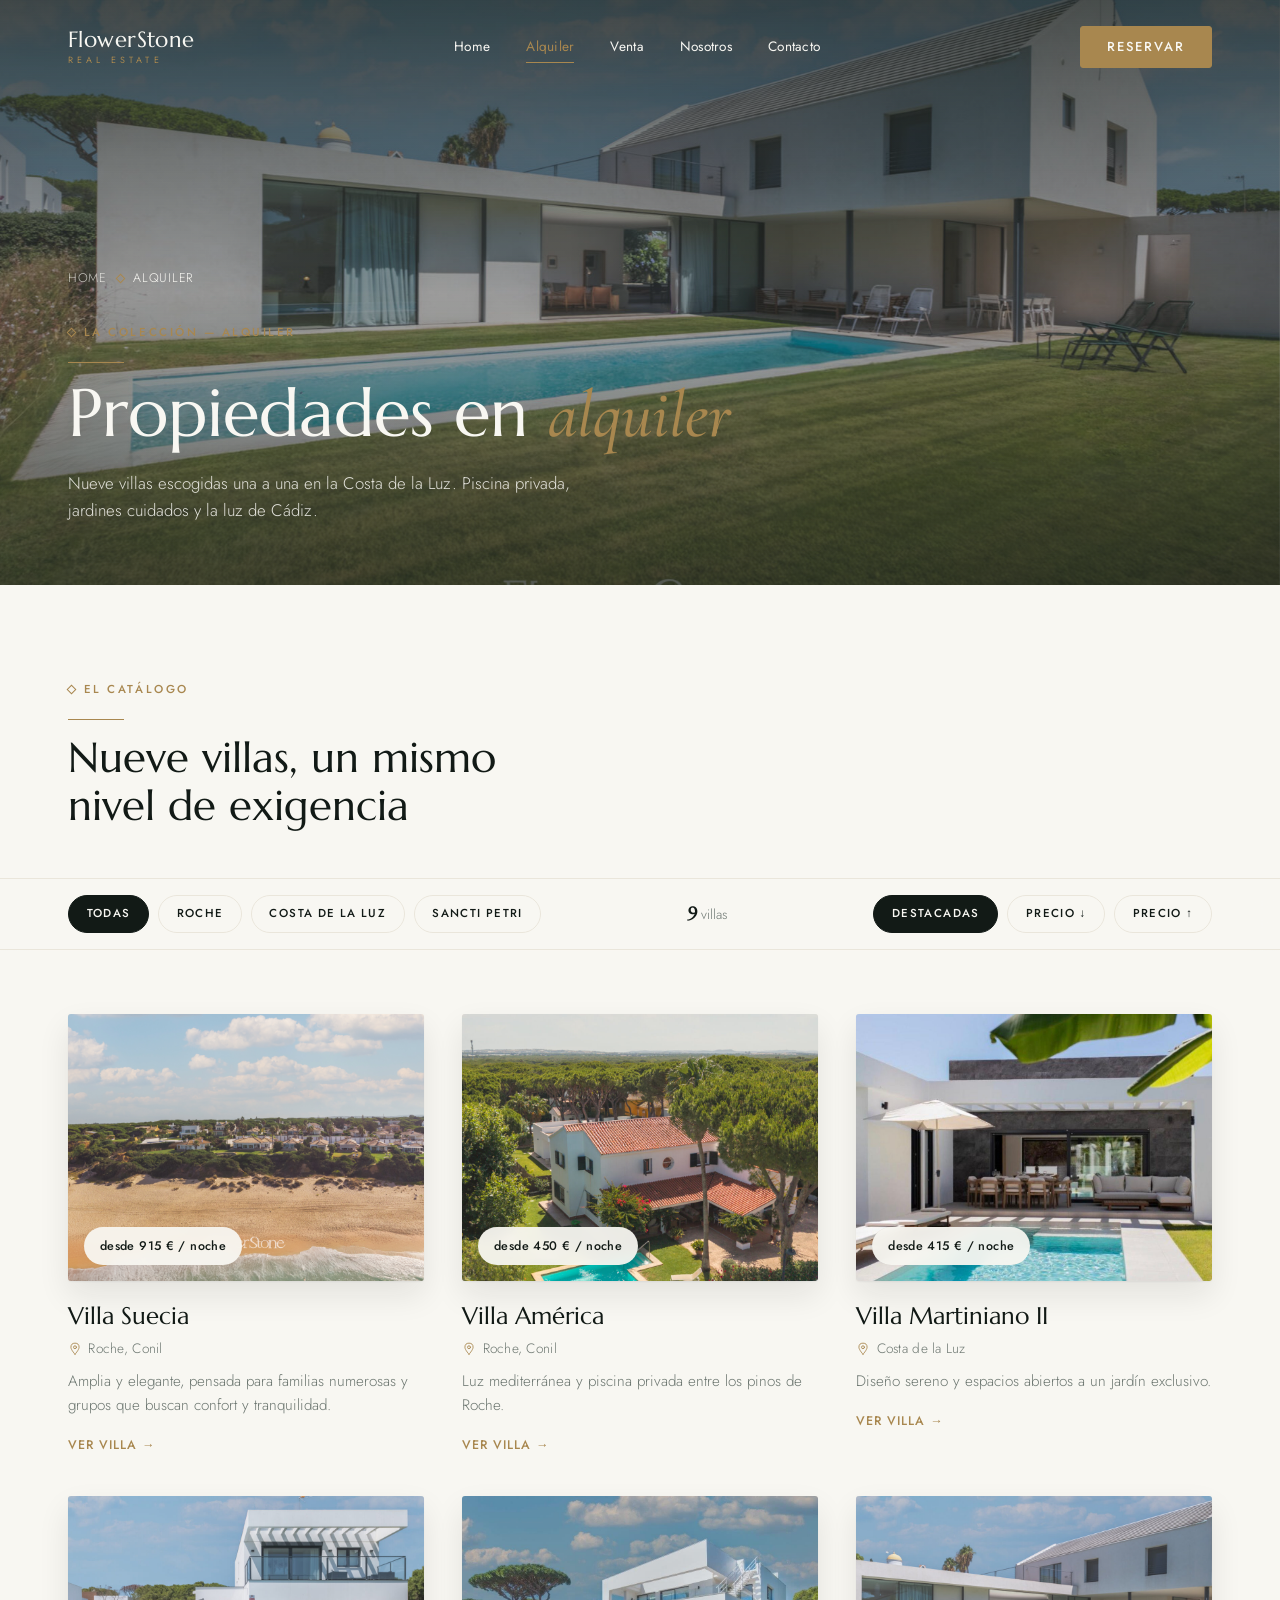
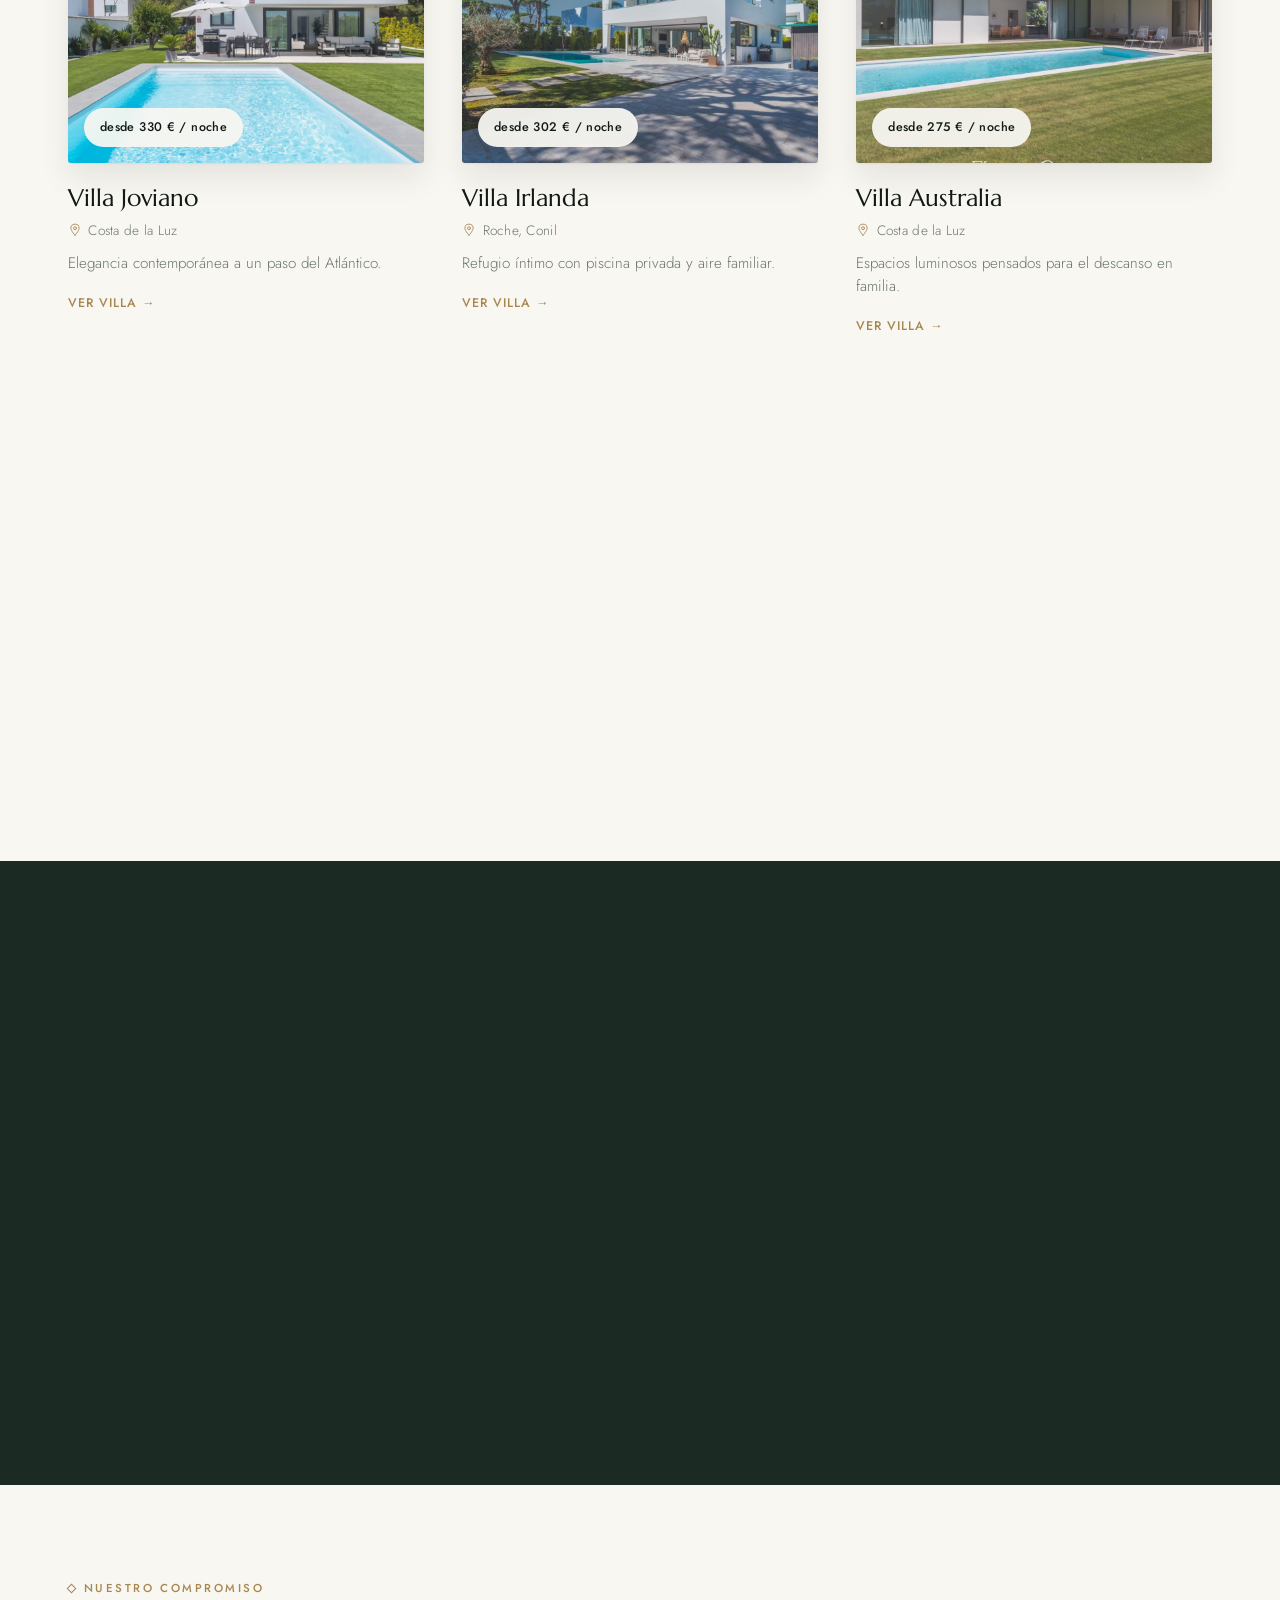
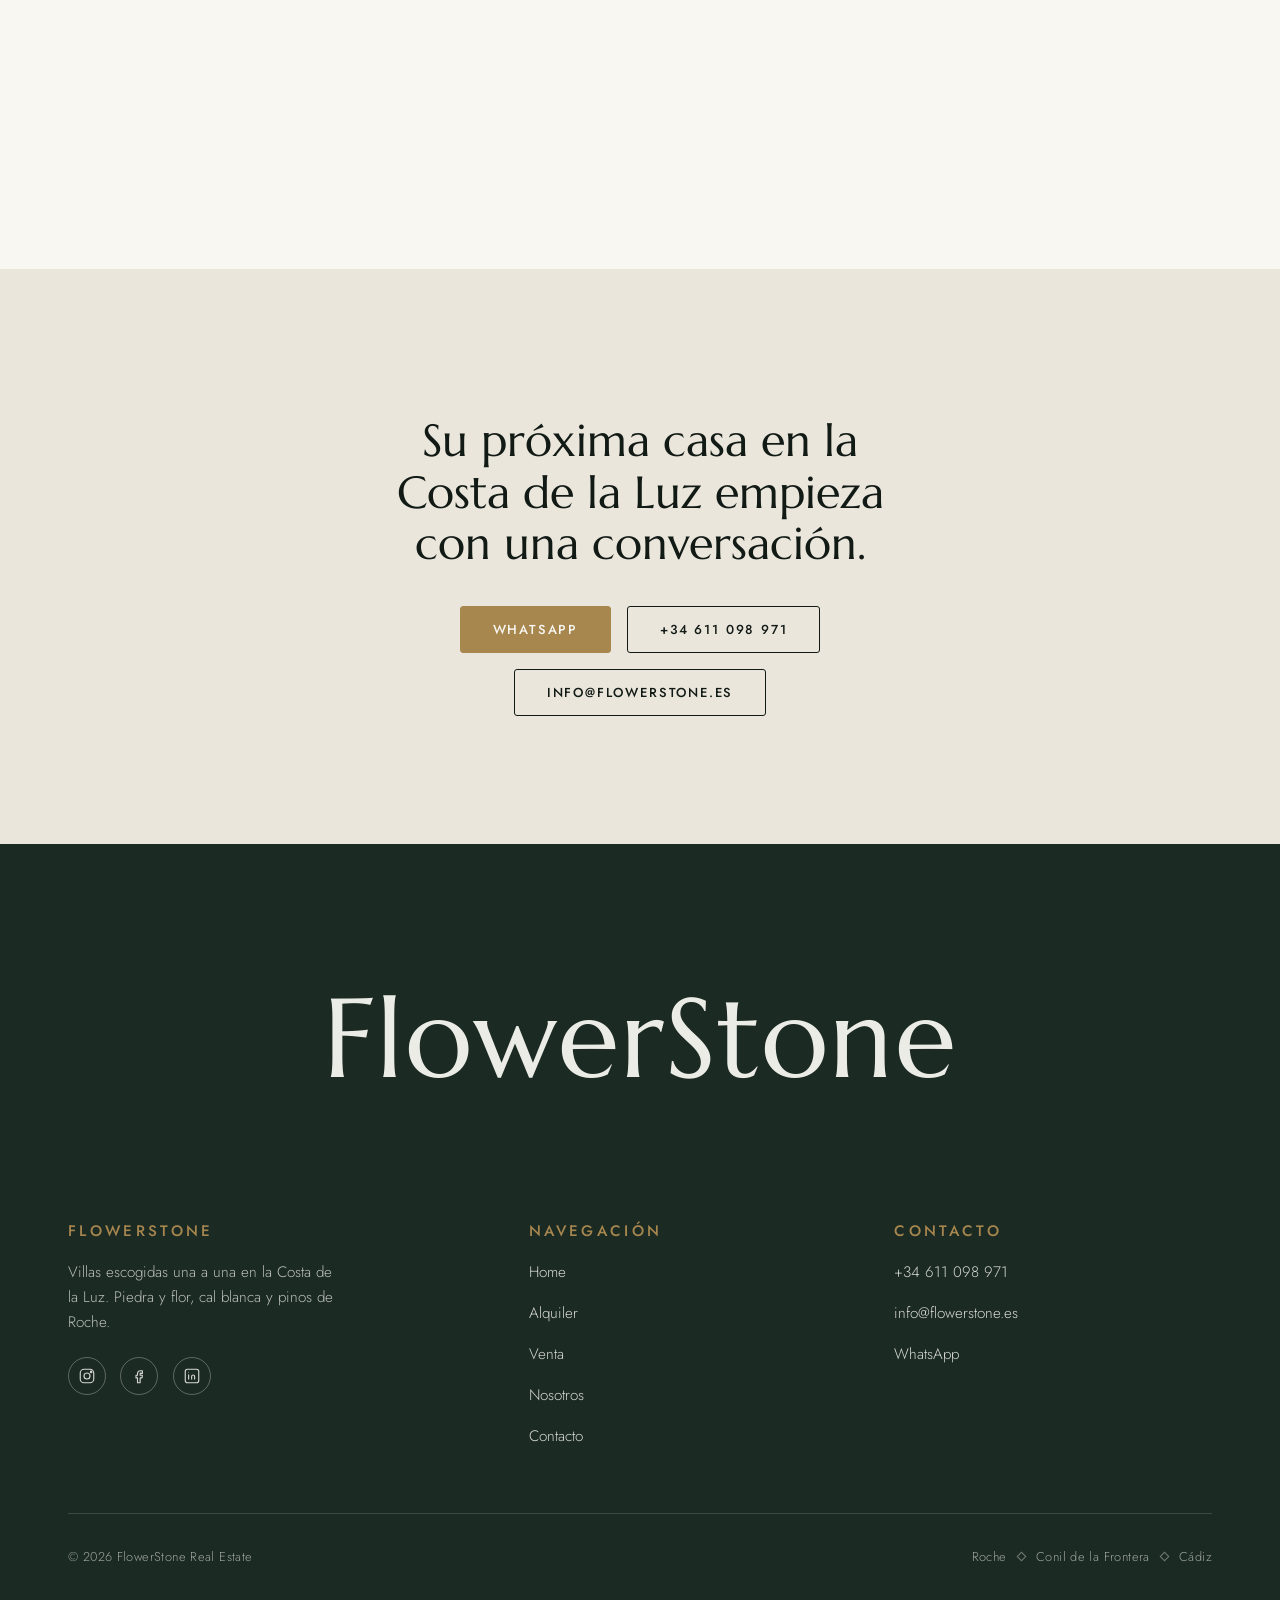
==== alquiler.html @ 2dc4daee "Rediseño premium de FlowerStone Real Estate (home + alquiler) Sitio estático de dos páginas con sist" ====
<!DOCTYPE html>
<html lang="es">
<head>
<meta charset="UTF-8">
<meta name="viewport" content="width=device-width, initial-scale=1.0">
<title>Alquiler de Villas de Lujo en la Costa de la Luz | FlowerStone Real Estate</title>
<meta name="description" content="Nueve villas exclusivas en alquiler en Roche, Conil y Sancti Petri. Piscina privada, jardines cuidados y gestión integral por FlowerStone Real Estate.">
<link rel="icon" href="assets/img/favicon.webp" type="image/webp">

<link rel="preconnect" href="https://fonts.googleapis.com">
<link rel="preconnect" href="https://fonts.gstatic.com" crossorigin>
<link href="https://fonts.googleapis.com/css2?family=Cormorant+Garamond:ital,wght@1,400;1,500&family=Jost:wght@300;400;500&family=Marcellus&display=swap" rel="stylesheet">

<link rel="stylesheet" href="css/styles.css">
<link rel="stylesheet" href="css/alquiler.css">
</head>
<body>

<header class="nav" id="nav">
  <div class="container nav__inner">
    <a class="logo" href="index.html" aria-label="FlowerStone Real Estate — inicio">
      <span class="logo__word">FlowerStone</span><span class="logo__sub">Real Estate</span>
    </a>
    <nav class="nav__links" aria-label="Principal">
      <a href="index.html">Home</a>
      <a href="alquiler.html" aria-current="page">Alquiler</a>
      <a href="https://flowerstone.es/propiedades-en-venta/">Venta</a>
      <a href="https://flowerstone.es/nosotros/">Nosotros</a>
      <a href="https://flowerstone.es/contact/">Contacto</a>
    </nav>
    <a class="btn btn--bronze nav__cta" href="https://api.whatsapp.com/send?phone=611098971">Reservar</a>
    <button class="nav__toggle" aria-label="Abrir menú" aria-expanded="false"><span></span><span></span></button>
  </div>
</header>

<main>

<!-- 1. HERO DE PÁGINA -->
<section class="page-hero">
  <div class="page-hero__bg" aria-hidden="true"></div>
  <div class="page-hero__scrim" aria-hidden="true"></div>
  <div class="container page-hero__inner">
    <nav class="breadcrumbs" aria-label="Migas de pan">
      <a href="index.html">Home</a>
      <span class="diamond" aria-hidden="true"></span>
      <span aria-current="page">Alquiler</span>
    </nav>
    <p class="eyebrow"><span class="diamond" aria-hidden="true"></span>LA COLECCIÓN — ALQUILER</p>
    <div class="rule" aria-hidden="true"></div>
    <h1 class="page-hero__title reveal">Propiedades en <em>alquiler</em></h1>
    <p class="page-hero__sub reveal" data-delay="1">Nueve villas escogidas una a una en la Costa de la Luz. Piscina privada, jardines cuidados y la luz de Cádiz.</p>
  </div>
</section>

<!-- 2. INTRO DE COLECCIÓN + 3. BARRA DE FILTROS + 4. GRID -->
<section class="villas-section" id="villas">
  <div class="container villas-section__intro reveal">
    <p class="eyebrow"><span class="diamond" aria-hidden="true"></span>EL CATÁLOGO</p>
    <div class="rule" aria-hidden="true"></div>
    <h2 class="villas-section__title">Nueve villas, un mismo nivel de exigencia</h2>
  </div>

  <div class="filter-bar" id="filterBar">
    <div class="container filter-bar__inner">
      <div class="filter-group" role="group" aria-label="Filtrar por zona">
        <button type="button" class="filter-chip" data-zone-filter="all" aria-pressed="true">Todas</button>
        <button type="button" class="filter-chip" data-zone-filter="roche" aria-pressed="false">Roche</button>
        <button type="button" class="filter-chip" data-zone-filter="costa" aria-pressed="false">Costa de la Luz</button>
        <button type="button" class="filter-chip" data-zone-filter="sancti" aria-pressed="false">Sancti Petri</button>
      </div>
      <p class="filter-count" id="filterCount" aria-live="polite"><strong>9</strong> villas</p>
      <div class="filter-group filter-group--sort" role="group" aria-label="Ordenar villas">
        <button type="button" class="filter-chip" data-sort="featured" aria-pressed="true">Destacadas</button>
        <button type="button" class="filter-chip" data-sort="desc" aria-pressed="false">Precio ↓</button>
        <button type="button" class="filter-chip" data-sort="asc" aria-pressed="false">Precio ↑</button>
      </div>
    </div>
  </div>

  <div class="container">
    <div class="villa-grid" id="villaGrid">

      <a class="villa-card villa-card--grid reveal" data-delay="1" data-zone="roche" data-price="915" href="https://flowerstone.es/properties/villa-suecia/" target="_blank" rel="noopener">
        <div class="villa-card__media">
          <img src="assets/img/suecia.png" alt="Villa Suecia — piscina privada y jardines en Roche, Conil" loading="lazy">
          <span class="villa-card__price">desde 915&nbsp;€ / noche</span>
        </div>
        <div class="villa-card__body">
          <h3 class="villa-card__name">Villa Suecia</h3>
          <p class="villa-card__meta">
            <svg viewBox="0 0 24 24" fill="none" stroke="currentColor" stroke-width="1.5" stroke-linecap="round" stroke-linejoin="round" aria-hidden="true" focusable="false"><path d="M12 21s7-7.58 7-12A7 7 0 0 0 5 9c0 4.42 7 12 7 12Z"/><circle cx="12" cy="9" r="2.5"/></svg>
            Roche, Conil
          </p>
          <p class="villa-card__desc">Amplia y elegante, pensada para familias numerosas y grupos que buscan confort y tranquilidad.</p>
          <span class="villa-card__cta">Ver villa →</span>
        </div>
      </a>

      <a class="villa-card villa-card--grid reveal" data-delay="2" data-zone="roche" data-price="450" href="https://flowerstone.es/properties/villa-america/" target="_blank" rel="noopener">
        <div class="villa-card__media">
          <img src="assets/img/america-hero.jpg" alt="Villa América — jardín y piscina privada en Roche, Conil" loading="lazy">
          <span class="villa-card__price">desde 450&nbsp;€ / noche</span>
        </div>
        <div class="villa-card__body">
          <h3 class="villa-card__name">Villa América</h3>
          <p class="villa-card__meta">
            <svg viewBox="0 0 24 24" fill="none" stroke="currentColor" stroke-width="1.5" stroke-linecap="round" stroke-linejoin="round" aria-hidden="true" focusable="false"><path d="M12 21s7-7.58 7-12A7 7 0 0 0 5 9c0 4.42 7 12 7 12Z"/><circle cx="12" cy="9" r="2.5"/></svg>
            Roche, Conil
          </p>
          <p class="villa-card__desc">Luz mediterránea y piscina privada entre los pinos de Roche.</p>
          <span class="villa-card__cta">Ver villa →</span>
        </div>
      </a>

      <a class="villa-card villa-card--grid reveal" data-delay="3" data-zone="costa" data-price="415" href="https://flowerstone.es/properties/villa-martiniano-ii/" target="_blank" rel="noopener">
        <div class="villa-card__media">
          <img src="assets/img/martiniano.jpg" alt="Villa Martiniano II — villa en Costa de la Luz" loading="lazy">
          <span class="villa-card__price">desde 415&nbsp;€ / noche</span>
        </div>
        <div class="villa-card__body">
          <h3 class="villa-card__name">Villa Martiniano II</h3>
          <p class="villa-card__meta">
            <svg viewBox="0 0 24 24" fill="none" stroke="currentColor" stroke-width="1.5" stroke-linecap="round" stroke-linejoin="round" aria-hidden="true" focusable="false"><path d="M12 21s7-7.58 7-12A7 7 0 0 0 5 9c0 4.42 7 12 7 12Z"/><circle cx="12" cy="9" r="2.5"/></svg>
            Costa de la Luz
          </p>
          <p class="villa-card__desc">Diseño sereno y espacios abiertos a un jardín exclusivo.</p>
          <span class="villa-card__cta">Ver villa →</span>
        </div>
      </a>

      <a class="villa-card villa-card--grid reveal" data-delay="1" data-zone="costa" data-price="330" href="https://flowerstone.es/properties/villa-joviano/" target="_blank" rel="noopener">
        <div class="villa-card__media">
          <img src="assets/img/joviano-hero.jpg" alt="Villa Joviano — villa contemporánea en Costa de la Luz" loading="lazy">
          <span class="villa-card__price">desde 330&nbsp;€ / noche</span>
        </div>
        <div class="villa-card__body">
          <h3 class="villa-card__name">Villa Joviano</h3>
          <p class="villa-card__meta">
            <svg viewBox="0 0 24 24" fill="none" stroke="currentColor" stroke-width="1.5" stroke-linecap="round" stroke-linejoin="round" aria-hidden="true" focusable="false"><path d="M12 21s7-7.58 7-12A7 7 0 0 0 5 9c0 4.42 7 12 7 12Z"/><circle cx="12" cy="9" r="2.5"/></svg>
            Costa de la Luz
          </p>
          <p class="villa-card__desc">Elegancia contemporánea a un paso del Atlántico.</p>
          <span class="villa-card__cta">Ver villa →</span>
        </div>
      </a>

      <a class="villa-card villa-card--grid reveal" data-delay="2" data-zone="roche" data-price="302" href="https://flowerstone.es/properties/villa-irlanda/" target="_blank" rel="noopener">
        <div class="villa-card__media">
          <img src="assets/img/irlanda-hero.jpg" alt="Villa Irlanda — villa familiar con piscina privada en Roche, Conil" loading="lazy">
          <span class="villa-card__price">desde 302&nbsp;€ / noche</span>
        </div>
        <div class="villa-card__body">
          <h3 class="villa-card__name">Villa Irlanda</h3>
          <p class="villa-card__meta">
            <svg viewBox="0 0 24 24" fill="none" stroke="currentColor" stroke-width="1.5" stroke-linecap="round" stroke-linejoin="round" aria-hidden="true" focusable="false"><path d="M12 21s7-7.58 7-12A7 7 0 0 0 5 9c0 4.42 7 12 7 12Z"/><circle cx="12" cy="9" r="2.5"/></svg>
            Roche, Conil
          </p>
          <p class="villa-card__desc">Refugio íntimo con piscina privada y aire familiar.</p>
          <span class="villa-card__cta">Ver villa →</span>
        </div>
      </a>

      <a class="villa-card villa-card--grid reveal" data-delay="3" data-zone="costa" data-price="275" href="https://flowerstone.es/properties/villa-australia/" target="_blank" rel="noopener">
        <div class="villa-card__media">
          <img src="assets/img/australia-hero.jpg" alt="Villa Australia — espacios luminosos en Costa de la Luz" loading="lazy">
          <span class="villa-card__price">desde 275&nbsp;€ / noche</span>
        </div>
        <div class="villa-card__body">
          <h3 class="villa-card__name">Villa Australia</h3>
          <p class="villa-card__meta">
            <svg viewBox="0 0 24 24" fill="none" stroke="currentColor" stroke-width="1.5" stroke-linecap="round" stroke-linejoin="round" aria-hidden="true" focusable="false"><path d="M12 21s7-7.58 7-12A7 7 0 0 0 5 9c0 4.42 7 12 7 12Z"/><circle cx="12" cy="9" r="2.5"/></svg>
            Costa de la Luz
          </p>
          <p class="villa-card__desc">Espacios luminosos pensados para el descanso en familia.</p>
          <span class="villa-card__cta">Ver villa →</span>
        </div>
      </a>

      <a class="villa-card villa-card--grid reveal" data-delay="1" data-zone="costa" data-price="220" href="https://flowerstone.es/properties/villa-francia/" target="_blank" rel="noopener">
        <div class="villa-card__media">
          <img src="assets/img/francia-hero.jpg" alt="Villa Francia — encanto andaluz en Costa de la Luz, Cádiz" loading="lazy">
          <span class="villa-card__price">desde 220&nbsp;€ / noche</span>
        </div>
        <div class="villa-card__body">
          <h3 class="villa-card__name">Villa Francia</h3>
          <p class="villa-card__meta">
            <svg viewBox="0 0 24 24" fill="none" stroke="currentColor" stroke-width="1.5" stroke-linecap="round" stroke-linejoin="round" aria-hidden="true" focusable="false"><path d="M12 21s7-7.58 7-12A7 7 0 0 0 5 9c0 4.42 7 12 7 12Z"/><circle cx="12" cy="9" r="2.5"/></svg>
            Costa de la Luz, Cádiz
          </p>
          <p class="villa-card__desc">Encanto andaluz con jardines cuidados al detalle.</p>
          <span class="villa-card__cta">Ver villa →</span>
        </div>
      </a>

      <a class="villa-card villa-card--grid reveal" data-delay="2" data-zone="costa" data-price="195" href="https://flowerstone.es/properties/villa-guadalajara/" target="_blank" rel="noopener">
        <div class="villa-card__media">
          <img src="assets/img/guadalajara.jpg" alt="Villa Guadalajara — parcela privada junto al mar en Costa de la Luz" loading="lazy">
          <span class="villa-card__price">desde 195&nbsp;€ / noche</span>
        </div>
        <div class="villa-card__body">
          <h3 class="villa-card__name">Villa Guadalajara</h3>
          <p class="villa-card__meta">
            <svg viewBox="0 0 24 24" fill="none" stroke="currentColor" stroke-width="1.5" stroke-linecap="round" stroke-linejoin="round" aria-hidden="true" focusable="false"><path d="M12 21s7-7.58 7-12A7 7 0 0 0 5 9c0 4.42 7 12 7 12Z"/><circle cx="12" cy="9" r="2.5"/></svg>
            Costa de la Luz
          </p>
          <p class="villa-card__desc">Calma y confort en una parcela privada junto al mar.</p>
          <span class="villa-card__cta">Ver villa →</span>
        </div>
      </a>

      <a class="villa-card villa-card--grid reveal" data-delay="3" data-zone="sancti" data-price="" href="https://flowerstone.es/properties/villa-indico-sancti-petri-hills-golf/" target="_blank" rel="noopener">
        <div class="villa-card__media">
          <img src="assets/img/indico.jpg" alt="Villa Índico — villa en Sancti Petri Hills Golf" loading="lazy">
          <span class="villa-card__price">Consultar</span>
        </div>
        <div class="villa-card__body">
          <h3 class="villa-card__name">Villa Índico</h3>
          <p class="villa-card__meta">
            <svg viewBox="0 0 24 24" fill="none" stroke="currentColor" stroke-width="1.5" stroke-linecap="round" stroke-linejoin="round" aria-hidden="true" focusable="false"><path d="M12 21s7-7.58 7-12A7 7 0 0 0 5 9c0 4.42 7 12 7 12Z"/><circle cx="12" cy="9" r="2.5"/></svg>
            Sancti Petri Hills Golf
          </p>
          <p class="villa-card__desc">Exclusividad y golf junto al verde de Sancti Petri.</p>
          <span class="villa-card__cta">Ver villa →</span>
        </div>
      </a>

    </div>
  </div>
</section>

<!-- 5. SPOTLIGHT VILLA SUECIA -->
<section class="spotlight">
  <div class="container spotlight__inner">
    <div class="spotlight__media reveal">
      <img class="spotlight__img spotlight__img--main" src="assets/img/suecia.png" alt="Villa Suecia — vista general de la piscina y el jardín" loading="lazy">
      <img class="spotlight__img spotlight__img--secondary" src="assets/img/interior-2.jpg" alt="Interior luminoso de Villa Suecia" loading="lazy">
    </div>
    <div class="spotlight__content reveal" data-delay="1">
      <p class="eyebrow"><span class="diamond" aria-hidden="true"></span>LA JOYA DE LA COLECCIÓN</p>
      <div class="rule" aria-hidden="true"></div>
      <h2>Villa Suecia</h2>
      <p class="spotlight__desc">Villa Suecia — Amplia y elegante, pensada para familias numerosas y grupos que buscan confort y tranquilidad en un entorno exclusivo.</p>
      <p class="spotlight__price">915&nbsp;€ <span>/ noche</span></p>
      <a class="btn btn--bronze" href="https://flowerstone.es/properties/villa-suecia/" target="_blank" rel="noopener">Ver Villa Suecia</a>
    </div>
  </div>
</section>

<!-- 6. NOTA DE SERVICIO -->
<section class="care-note">
  <div class="container">
    <p class="eyebrow"><span class="diamond" aria-hidden="true"></span>NUESTRO COMPROMISO</p>
    <div class="rule" aria-hidden="true"></div>
    <ul class="care-note__list">
      <li class="care-note__item reveal">
        <span class="care-note__icon" aria-hidden="true">
          <svg viewBox="0 0 24 24" fill="none" stroke="currentColor" stroke-width="1.5" stroke-linecap="round" stroke-linejoin="round"><circle cx="12" cy="12" r="9"/><path d="M12 7v5l3.5 2"/></svg>
        </span>
        <p>Atención personal 24/7</p>
      </li>
      <li class="care-note__item reveal" data-delay="1">
        <span class="care-note__icon" aria-hidden="true">
          <svg viewBox="0 0 24 24" fill="none" stroke="currentColor" stroke-width="1.5" stroke-linecap="round" stroke-linejoin="round"><path d="M4 11.5 12 4l8 7.5"/><path d="M6 10v9a1 1 0 0 0 1 1h4v-6h2v6h4a1 1 0 0 0 1-1v-9"/><path d="M9.5 15 11 16.5l3.5-3.5"/></svg>
        </span>
        <p>Casas cuidadas por nuestro equipo</p>
      </li>
      <li class="care-note__item reveal" data-delay="2">
        <span class="care-note__icon" aria-hidden="true">
          <svg viewBox="0 0 24 24" fill="none" stroke="currentColor" stroke-width="1.5" stroke-linecap="round" stroke-linejoin="round"><circle cx="8" cy="15" r="4"/><path d="M11 12 19 4"/><path d="M16 7l2 2"/><path d="M19 4l2 2"/></svg>
        </span>
        <p>Check-in sin complicaciones</p>
      </li>
    </ul>
  </div>
</section>

<!-- 7. CTA BAND -->
<section class="cta-band">
  <div class="container cta-band__inner">
    <h2>Su próxima casa en la Costa de la Luz empieza con una conversación.</h2>
    <div class="cta-band__actions">
      <a class="btn btn--bronze" href="https://api.whatsapp.com/send?phone=611098971" target="_blank" rel="noopener">WhatsApp</a>
      <a class="btn btn--ghost" href="tel:+34611098971">+34 611 098 971</a>
      <a class="btn btn--ghost" href="mailto:info@flowerstone.es">info@flowerstone.es</a>
    </div>
  </div>
</section>

</main>

<!-- FOOTER -->
<footer class="footer">
  <div class="container">
    <p class="footer__wordmark">FlowerStone</p>
    <div class="footer__grid">
      <div class="footer__col">
        <p class="eyebrow">FlowerStone</p>
        <p>Villas escogidas una a una en la Costa de la Luz. Piedra y flor, cal blanca y pinos de Roche.</p>
        <div class="footer__social">
          <a href="https://www.instagram.com/flowerstone_realestate/" target="_blank" rel="noopener" aria-label="Instagram">
            <svg viewBox="0 0 24 24" width="20" height="20" fill="none" stroke="currentColor" stroke-width="1.5" aria-hidden="true" focusable="false"><rect x="3" y="3" width="18" height="18" rx="5"/><circle cx="12" cy="12" r="4"/><circle cx="17.5" cy="6.5" r="1"/></svg>
          </a>
          <a href="https://www.facebook.com/p/FlowerStone-61554717839087/" target="_blank" rel="noopener" aria-label="Facebook">
            <svg viewBox="0 0 24 24" width="20" height="20" fill="none" stroke="currentColor" stroke-width="1.5" stroke-linejoin="round" aria-hidden="true" focusable="false"><path d="M14 8.5h2.5V5H14c-2.2 0-4 1.8-4 4v2H8v3.5h2V21h3.5v-6.5H16l.5-3.5h-3V9c0-.55.45-1 1-1Z"/></svg>
          </a>
          <a href="https://www.linkedin.com/company/flowerstone-real-estate/" target="_blank" rel="noopener" aria-label="LinkedIn">
            <svg viewBox="0 0 24 24" width="20" height="20" fill="none" stroke="currentColor" stroke-width="1.5" stroke-linejoin="round" aria-hidden="true" focusable="false"><rect x="3" y="3" width="18" height="18" rx="3"/><line x1="7.5" y1="10" x2="7.5" y2="16.5"/><circle cx="7.5" cy="7" r="0.6" fill="currentColor" stroke="none"/><path d="M11.5 16.5V12.8c0-1.1.9-2.1 2-2.1s2 .8 2 2.1v3.7"/></svg>
          </a>
        </div>
      </div>
      <nav class="footer__col" aria-label="Footer">
        <p class="eyebrow">Navegación</p>
        <a href="index.html">Home</a>
        <a href="alquiler.html">Alquiler</a>
        <a href="https://flowerstone.es/propiedades-en-venta/">Venta</a>
        <a href="https://flowerstone.es/nosotros/">Nosotros</a>
        <a href="https://flowerstone.es/contact/">Contacto</a>
      </nav>
      <div class="footer__col">
        <p class="eyebrow">Contacto</p>
        <a href="tel:+34611098971">+34 611 098 971</a>
        <a href="mailto:info@flowerstone.es">info@flowerstone.es</a>
        <a href="https://api.whatsapp.com/send?phone=611098971" target="_blank" rel="noopener">WhatsApp</a>
      </div>
    </div>
    <div class="footer__bottom">
      <span>© 2026 FlowerStone Real Estate</span>
      <span class="footer__places">Roche <span class="diamond"></span> Conil de la Frontera <span class="diamond"></span> Cádiz</span>
    </div>
  </div>
</footer>

<script src="js/main.js" defer></script>
<script>
(function () {
  document.addEventListener('DOMContentLoaded', init);

  function init() {
    var grid = document.getElementById('villaGrid');
    if (!grid) return;

    var cards = Array.prototype.slice.call(grid.querySelectorAll('.villa-card'));
    cards.forEach(function (card, i) { card.dataset.index = i; });

    var zoneButtons = document.querySelectorAll('[data-zone-filter]');
    var sortButtons = document.querySelectorAll('[data-sort]');
    var countEl = document.getElementById('filterCount');

    var currentZone = 'all';
    var currentSort = 'featured';

    function priceValue(card) {
      var p = card.dataset.price;
      return p ? parseFloat(p) : null;
    }

    function comparator(a, b) {
      if (currentSort === 'featured') {
        return Number(a.dataset.index) - Number(b.dataset.index);
      }
      var pa = priceValue(a);
      var pb = priceValue(b);
      if (pa === null && pb === null) return Number(a.dataset.index) - Number(b.dataset.index);
      if (pa === null) return 1;
      if (pb === null) return -1;
      return currentSort === 'asc' ? pa - pb : pb - pa;
    }

    function render() {
      var sorted = cards.slice().sort(comparator);
      sorted.forEach(function (card, i) { card.style.order = i; });

      var visibleCount = 0;

      cards.forEach(function (card) {
        var matches = currentZone === 'all' || card.dataset.zone === currentZone;

        if (matches) {
          visibleCount++;
          if (card.hasAttribute('hidden') || card.classList.contains('villa-card--out')) {
            card.removeAttribute('hidden');
            card.removeAttribute('aria-hidden');
            card.removeAttribute('tabindex');
            requestAnimationFrame(function () {
              requestAnimationFrame(function () {
                card.classList.remove('villa-card--out');
              });
            });
          }
        } else {
          if (!card.classList.contains('villa-card--out')) {
            card.classList.add('villa-card--out');
            card.setAttribute('aria-hidden', 'true');
            card.setAttribute('tabindex', '-1');
            window.setTimeout(function () {
              if (card.classList.contains('villa-card--out')) {
                card.setAttribute('hidden', '');
              }
            }, 320);
          }
        }
      });

      if (countEl) {
        var label = visibleCount === 1 ? 'villa' : 'villas';
        countEl.innerHTML = '<strong>' + visibleCount + '</strong> ' + label;
      }
    }

    zoneButtons.forEach(function (btn) {
      btn.addEventListener('click', function () {
        currentZone = btn.dataset.zoneFilter;
        zoneButtons.forEach(function (b) { b.setAttribute('aria-pressed', String(b === btn)); });
        render();
      });
    });

    sortButtons.forEach(function (btn) {
      btn.addEventListener('click', function () {
        currentSort = btn.dataset.sort;
        sortButtons.forEach(function (b) { b.setAttribute('aria-pressed', String(b === btn)); });
        render();
      });
    });

    render();
  }
})();
</script>
</body>
</html>
---- css/styles.css ----
/* =========================================================================
   FlowerStone Real Estate — CSS compartido (home + alquiler)
   "Piedra y flor": mineral (Marcellus) + botánico (Cormorant italic) + Jost.
   Contrato de clases compartidas: nav, footer, botones, villa-card, reveal,
   marquee, cta-band, eyebrow/rule/diamond, container. Ver DESIGN-SPEC.md.
   ========================================================================= */

/* ---------- Tokens ---------- */
:root {
  --ink:    #121A16;
  --pine:   #1B2A23;
  --paper:  #F8F7F2;
  --stone:  #EAE6DB;
  --bronze: #A8874F;
  --mist:   #6C7670;

  --font-display: 'Marcellus', serif;
  --font-accent:  'Cormorant Garamond', serif;
  --font-body:    'Jost', sans-serif;

  --ease: cubic-bezier(.25,.8,.25,1);

  --container-max: 1240px;
  --container-pad: clamp(1.25rem, 4vw, 3rem);
  --section-pad:   clamp(5rem, 10vw, 9rem);

  --radius-sm: 3px;
  --shadow-card:       0 1px 2px rgba(18,26,22,.05), 0 14px 32px rgba(18,26,22,.09);
  --shadow-card-hover: 0 24px 52px rgba(18,26,22,.18);
}

/* ---------- Reset ligero ---------- */
*, *::before, *::after { box-sizing: border-box; }
* { margin: 0; padding: 0; }
html { -webkit-text-size-adjust: 100%; scroll-behavior: smooth; }
body {
  overflow-x: clip;
  background: var(--paper);
  color: var(--ink);
  font-family: var(--font-body);
  font-weight: 300;
  font-size: 16px;
  line-height: 1.65;
  -webkit-font-smoothing: antialiased;
  -moz-osx-font-smoothing: grayscale;
  text-rendering: optimizeLegibility;
}
img, picture, video, svg { display: block; max-width: 100%; height: auto; }
a { color: inherit; text-decoration: none; }
ul, ol { list-style: none; }
button { font: inherit; background: none; border: none; padding: 0; }
input, textarea, select { font: inherit; color: inherit; }
h1, h2, h3, h4 {
  font-family: var(--font-display);
  font-weight: 400;
  line-height: 1.15;
  text-wrap: balance;
}
p { max-width: 65ch; }
em, i { font-family: var(--font-accent); font-style: italic; font-weight: 400; }
::selection { background: rgba(168,135,79,.28); color: var(--ink); }

/* Focus visible global */
a:focus-visible,
button:focus-visible,
[tabindex]:focus-visible {
  outline: 2px solid var(--bronze);
  outline-offset: 3px;
  border-radius: 2px;
}
.btn:focus:not(:focus-visible) { outline: none; }

/* ---------- Layout ---------- */
.container {
  width: 100%;
  max-width: var(--container-max);
  margin-inline: auto;
  padding-inline: var(--container-pad);
}

/* =========================================================================
   Botones
   ========================================================================= */
.btn {
  position: relative;
  display: inline-flex;
  align-items: center;
  justify-content: center;
  gap: .55rem;
  font-family: var(--font-body);
  font-weight: 500;
  text-transform: uppercase;
  letter-spacing: .14em;
  font-size: 13px;
  line-height: 1;
  padding: 1rem 2rem;
  border-radius: var(--radius-sm);
  border: 1px solid transparent;
  cursor: pointer;
  overflow: hidden;
  isolation: isolate;
  white-space: nowrap;
  transition: background-color .35s var(--ease), color .35s var(--ease),
              border-color .35s var(--ease), transform .35s var(--ease),
              box-shadow .35s var(--ease);
}
.btn--bronze {
  background: var(--bronze);
  border-color: var(--bronze);
  color: var(--paper);
}
.btn--bronze:hover,
.btn--bronze:focus-visible {
  background: var(--ink);
  border-color: var(--ink);
  transform: translateY(-3px);
  box-shadow: 0 16px 30px rgba(18,26,22,.28);
}
/* Ghost: hereda color del contexto (currentColor) para funcionar tanto sobre
   fondos oscuros (hero, pine) como claros (stone, paper). El relleno hover
   es siempre --ink con texto --paper: buen contraste en ambos casos. */
.btn--ghost {
  background: transparent;
  border-color: currentColor;
  color: currentColor;
}
.btn--ghost::before {
  content: '';
  position: absolute;
  inset: 0;
  background: var(--ink);
  transform: scaleX(0);
  transform-origin: left;
  transition: transform .4s var(--ease);
  z-index: -1;
}
.btn--ghost:hover,
.btn--ghost:focus-visible { color: var(--paper); }
.btn--ghost:hover::before,
.btn--ghost:focus-visible::before { transform: scaleX(1); }

/* =========================================================================
   Eyebrow / Rule / Diamond — firma visual
   ========================================================================= */
.eyebrow {
  display: inline-flex;
  align-items: center;
  gap: .55rem;
  font-family: var(--font-body);
  font-weight: 500;
  text-transform: uppercase;
  letter-spacing: .22em;
  font-size: 11.5px;
  color: var(--bronze);
}
.rule {
  display: block;
  width: 3.5rem;
  height: 1px;
  background: var(--bronze);
  transform-origin: left;
  transform: scaleX(0);
  transition: transform 1.1s ease;
  margin-block: 1.1rem 0;
}
.rule.in-view { transform: scaleX(1); }
.diamond {
  display: inline-block;
  width: 7px;
  height: 7px;
  border: 1px solid var(--bronze);
  transform: rotate(45deg);
  flex: none;
}

/* =========================================================================
   Reveal on scroll
   ========================================================================= */
.reveal {
  opacity: 0;
  transform: translateY(26px);
  transition: opacity .8s var(--ease), transform .8s var(--ease);
}
.reveal.in-view { opacity: 1; transform: translateY(0); }
.reveal[data-delay="1"] { transition-delay: .1s; }
.reveal[data-delay="2"] { transition-delay: .2s; }
.reveal[data-delay="3"] { transition-delay: .3s; }

/* =========================================================================
   Preloader (solo home)
   ========================================================================= */
#preloader {
  position: fixed;
  inset: 0;
  z-index: 9999;
  display: flex;
  align-items: center;
  justify-content: center;
  background: var(--ink);
  transition: transform 1s var(--ease);
  will-change: transform;
}
#preloader.preloader--lift { transform: translateY(-100%); }
.preloader__word {
  font-family: var(--font-display);
  color: var(--paper);
  font-size: clamp(1.8rem, 5vw, 3rem);
  letter-spacing: .04em;
  opacity: 0;
  transform: translateY(16px);
  animation: preloaderRise 1s var(--ease) .1s forwards;
}
@keyframes preloaderRise { to { opacity: 1; transform: translateY(0); } }
body.is-loading { overflow: hidden; height: 100vh; }

/* =========================================================================
   Logo
   ========================================================================= */
.logo {
  display: inline-flex;
  flex-direction: column;
  gap: .3rem;
  line-height: 1;
}
.logo__word {
  font-family: var(--font-display);
  font-size: 1.35rem;
  letter-spacing: .02em;
  color: currentColor;
}
.logo__sub {
  font-family: var(--font-body);
  font-weight: 400;
  text-transform: uppercase;
  font-size: 9px;
  letter-spacing: .45em;
  color: var(--bronze);
}

/* =========================================================================
   Nav
   ========================================================================= */
.nav {
  position: fixed;
  inset-inline: 0;
  top: 0;
  z-index: 1000;
  padding-block: 1.6rem;
  color: var(--paper);
  transition: background-color .4s var(--ease), border-color .4s var(--ease),
              padding-block .4s var(--ease), color .4s var(--ease);
}
.nav__inner {
  display: flex;
  align-items: center;
  justify-content: space-between;
  gap: 2rem;
}
.nav__links {
  display: flex;
  align-items: center;
  gap: 2.25rem;
}
.nav__links a {
  position: relative;
  font-size: .85rem;
  font-weight: 400;
  letter-spacing: .02em;
  padding-block: .35rem;
  transition: color .3s var(--ease);
}
.nav__links a::after {
  content: '';
  position: absolute;
  left: 50%;
  right: 50%;
  bottom: 0;
  height: 1px;
  background: var(--bronze);
  transition: left .3s var(--ease), right .3s var(--ease);
}
.nav__links a:hover::after,
.nav__links a[aria-current="page"]::after { left: 0; right: 0; }
.nav__links a[aria-current="page"] { color: var(--bronze); }

.nav--solid {
  background: rgba(248,247,242,.85);
  -webkit-backdrop-filter: blur(14px);
  backdrop-filter: blur(14px);
  border-bottom: 1px solid var(--stone);
  padding-block: 1.05rem;
  color: var(--ink);
}

.nav__cta { padding: .85rem 1.65rem; }

.nav__toggle {
  display: none;
  flex-direction: column;
  justify-content: center;
  align-items: center;
  gap: 5px;
  width: 40px;
  height: 40px;
  cursor: pointer;
  flex: none;
}
.nav__toggle span {
  width: 22px;
  height: 1px;
  background: currentColor;
  transition: transform .35s var(--ease), opacity .35s var(--ease);
}

@media (max-width: 899px) {
  .nav__toggle { display: flex; }
  .nav__links {
    position: fixed;
    inset: 0;
    z-index: 999;
    flex-direction: column;
    justify-content: center;
    align-items: center;
    gap: 2.25rem;
    background: var(--pine);
    opacity: 0;
    pointer-events: none;
    transition: opacity .4s var(--ease);
  }
  .nav__links a {
    font-family: var(--font-display);
    font-size: 1.7rem;
    color: var(--paper);
    opacity: 0;
    transform: translateY(16px);
    transition: opacity .5s var(--ease), transform .5s var(--ease);
  }
  .nav__links a:nth-child(1) { transition-delay: .08s; }
  .nav__links a:nth-child(2) { transition-delay: .14s; }
  .nav__links a:nth-child(3) { transition-delay: .2s; }
  .nav__links a:nth-child(4) { transition-delay: .26s; }
  .nav__links a:nth-child(5) { transition-delay: .32s; }
  .nav__links a::after { display: none; }

  .nav--menu-open .nav__links { opacity: 1; pointer-events: auto; }
  .nav--menu-open .nav__links a { opacity: 1; transform: translateY(0); }
  .nav--menu-open .nav__toggle span:nth-child(1) { transform: translateY(6px) rotate(45deg); }
  .nav--menu-open .nav__toggle span:nth-child(2) { transform: translateY(-6px) rotate(-45deg); }
  /* backdrop-filter crearía un containing block y encogería el panel fixed del menú */
  .nav--menu-open { color: var(--paper); background: transparent; border-bottom-color: transparent; -webkit-backdrop-filter: none; backdrop-filter: none; }
}
body.nav-open { overflow: hidden; }

/* =========================================================================
   Villa card
   ========================================================================= */
.villa-card {
  display: flex;
  flex-direction: column;
  cursor: pointer;
  color: inherit;
  transition: transform .4s var(--ease);
}
.villa-card:hover { transform: translateY(-6px); }
.villa-card__media {
  position: relative;
  overflow: hidden;
  aspect-ratio: 4 / 3;
  border-radius: var(--radius-sm);
  background: var(--stone);
  box-shadow: var(--shadow-card);
  transition: box-shadow .4s var(--ease);
}
.villa-card:hover .villa-card__media { box-shadow: var(--shadow-card-hover); }
.villa-card__media img {
  width: 100%;
  height: 100%;
  object-fit: cover;
  transition: transform .7s var(--ease);
}
.villa-card:hover .villa-card__media img { transform: scale(1.06); }
.villa-card__media::after {
  content: '';
  position: absolute;
  inset: 12px;
  border: 1px solid rgba(248,247,242,.65);
  opacity: 0;
  transition: opacity .4s var(--ease);
  pointer-events: none;
}
.villa-card:hover .villa-card__media::after { opacity: 1; }

.villa-card__price {
  display: inline-flex;
  align-items: center;
  background: rgba(248,247,242,.94);
  color: var(--ink);
  font-family: var(--font-body);
  font-weight: 500;
  font-size: .78rem;
  letter-spacing: .03em;
  padding: .55rem 1rem;
  border-radius: 999px;
  white-space: nowrap;
}
.villa-card__media > .villa-card__price {
  position: absolute;
  left: 1rem;
  bottom: 1rem;
  z-index: 2;
  -webkit-backdrop-filter: blur(6px);
  backdrop-filter: blur(6px);
}

.villa-card__body { padding-top: 1.4rem; }
.villa-card__name {
  font-family: var(--font-display);
  font-size: 1.5rem;
  margin-bottom: .4rem;
}
.villa-card__meta {
  display: flex;
  align-items: center;
  gap: .5rem;
  color: var(--mist);
  font-size: .85rem;
  letter-spacing: .02em;
  margin-bottom: .65rem;
}
.villa-card__meta svg { width: 13px; height: 13px; flex: none; stroke: var(--bronze); }
.villa-card__desc { color: var(--mist); font-size: .92rem; line-height: 1.55; margin-bottom: 1rem; }
.villa-card__link {
  display: inline-flex;
  align-items: center;
  gap: .5rem;
  color: var(--bronze);
  font-family: var(--font-body);
  font-weight: 500;
  font-size: .78rem;
  text-transform: uppercase;
  letter-spacing: .12em;
}
.villa-card__link svg {
  width: 15px;
  height: 15px;
  transform: translateX(-4px);
  opacity: 0;
  transition: transform .35s var(--ease), opacity .35s var(--ease);
}
.villa-card:hover .villa-card__link svg { transform: translateX(0); opacity: 1; }

/* =========================================================================
   Marquee
   ========================================================================= */
.marquee { overflow: hidden; width: 100%; }
.marquee__track {
  display: flex;
  width: max-content;
  animation: marqueeScroll 42s linear infinite;
}
.marquee:hover .marquee__track { animation-play-state: paused; }
.marquee__group {
  display: flex;
  align-items: center;
  white-space: nowrap;
  padding-inline-end: 3rem;
  font-family: var(--font-display);
  font-size: clamp(2rem, 5vw, 4rem);
  color: var(--ink);
  opacity: .35;
  letter-spacing: .01em;
}
.marquee__group .diamond { margin-inline: 1.75rem; opacity: .75; }
@keyframes marqueeScroll { to { transform: translateX(-50%); } }

/* =========================================================================
   CTA band
   ========================================================================= */
.cta-band {
  background: var(--stone);
  color: var(--ink);
  padding-block: var(--section-pad);
  text-align: center;
}
.cta-band__inner {
  max-width: 44rem;
  margin-inline: auto;
  display: flex;
  flex-direction: column;
  align-items: center;
}
.cta-band h2 {
  font-size: clamp(1.9rem, 4vw, 2.8rem);
  margin-block: 1.1rem 2.25rem;
  max-width: 20ch;
}
.cta-band__actions {
  display: flex;
  flex-wrap: wrap;
  justify-content: center;
  gap: 1rem;
}

/* =========================================================================
   Footer
   ========================================================================= */
.footer {
  background: var(--pine);
  color: var(--paper);
  padding-block: clamp(4rem, 8vw, 7rem) clamp(2rem, 4vw, 3rem);
}
.footer__wordmark {
  font-family: var(--font-display);
  font-size: clamp(3rem, 9vw, 7rem);
  opacity: .95;
  text-align: center;
  letter-spacing: .01em;
  margin-bottom: clamp(3rem, 7vw, 5.5rem);
}
.footer__grid {
  display: grid;
  grid-template-columns: 1.3fr 1fr 1fr;
  gap: 3rem;
  padding-bottom: clamp(3rem, 5vw, 4rem);
  border-bottom: 1px solid rgba(248,247,242,.15);
}
.footer__col { display: flex; flex-direction: column; gap: 1rem; }
.footer__col .eyebrow { color: var(--bronze); }
.footer__col p { color: rgba(248,247,242,.72); max-width: 30ch; font-size: .95rem; }
.footer__col a {
  color: rgba(248,247,242,.85);
  width: fit-content;
  font-size: .95rem;
  transition: color .3s var(--ease);
}
.footer__col a:hover { color: var(--bronze); }
.footer__social { display: flex; gap: .9rem; margin-top: .35rem; }
.footer__social a {
  width: 38px;
  height: 38px;
  display: flex;
  align-items: center;
  justify-content: center;
  border: 1px solid rgba(248,247,242,.3);
  border-radius: 50%;
  transition: border-color .3s var(--ease), background-color .3s var(--ease), color .3s var(--ease);
}
.footer__social a:hover { border-color: var(--bronze); background: rgba(168,135,79,.15); color: var(--bronze); }
.footer__social svg { width: 18px; height: 18px; stroke: currentColor; }

.footer__bottom {
  display: flex;
  flex-wrap: wrap;
  justify-content: space-between;
  align-items: center;
  gap: 1rem;
  padding-top: clamp(1.5rem, 3vw, 2rem);
  font-size: .8rem;
  letter-spacing: .03em;
  color: rgba(248,247,242,.6);
}
.footer__places { display: inline-flex; align-items: center; }
.footer__places .diamond { margin-inline: .7rem; border-color: rgba(248,247,242,.4); }

@media (max-width: 760px) {
  .footer__grid { grid-template-columns: 1fr; gap: 2.5rem; }
  .footer__bottom { flex-direction: column; align-items: flex-start; }
}

/* =========================================================================
   HOME — Hero
   ========================================================================= */
.hero {
  position: relative;
  min-height: 100vh;
  min-height: 100svh;
  display: flex;
  align-items: flex-end;
  overflow: hidden;
  color: var(--paper);
}
.hero__media { position: absolute; inset: 0; z-index: 0; overflow: hidden; }
.hero__media img {
  width: 100%;
  height: 100%;
  object-fit: cover;
  transform: scale(1.08);
  transition: transform 2.5s var(--ease);
}
.hero.hero--in .hero__media img { transform: scale(1); }
.hero__scrim {
  position: absolute;
  inset: 0;
  background: linear-gradient(180deg, rgba(18,26,22,.6) 0%, rgba(18,26,22,.18) 42%, rgba(18,26,22,.7) 100%);
}
.hero__content {
  position: relative;
  z-index: 1;
  width: 100%;
  padding-top: 9rem;
  padding-bottom: clamp(4.5rem, 10vw, 7.5rem);
  color: var(--paper);
}
.hero__content .eyebrow { color: var(--bronze); }
.hero__content .eyebrow,
.hero__sub,
.hero__actions {
  opacity: 0;
  transform: translateY(20px);
  transition: opacity .8s var(--ease), transform .8s var(--ease);
}
.hero.hero--in .hero__content .eyebrow { transition-delay: .05s; }
.hero.hero--in .hero__sub { transition-delay: .42s; }
.hero.hero--in .hero__actions { transition-delay: .56s; }
.hero.hero--in .hero__content .eyebrow,
.hero.hero--in .hero__sub,
.hero.hero--in .hero__actions { opacity: 1; transform: translateY(0); }
.hero__title {
  font-family: var(--font-display);
  font-size: clamp(2.6rem, 6vw, 5.2rem);
  line-height: 1.05;
  margin-block: 1.35rem 1.6rem;
  max-width: 17ch;
}
.hero__line { display: block; overflow: hidden; }
.hero__line-inner {
  display: block;
  transform: translateY(110%);
  opacity: 0;
  transition: transform .9s var(--ease), opacity .9s var(--ease);
}
.hero.hero--in .hero__line-inner { transform: translateY(0); opacity: 1; }
.hero__line:nth-child(1) .hero__line-inner { transition-delay: .1s; }
.hero__line:nth-child(2) .hero__line-inner { transition-delay: .22s; }
.hero__title em { font-family: var(--font-accent); font-style: italic; }
.hero__sub {
  max-width: 46ch;
  font-size: 1.05rem;
  font-weight: 300;
  color: rgba(248,247,242,.92);
  margin-bottom: 2.35rem;
}
.hero__actions { display: flex; flex-wrap: wrap; gap: 1rem; }

.hero__scroll {
  position: absolute;
  left: 50%;
  bottom: 2.25rem;
  transform: translateX(-50%);
  z-index: 1;
  display: flex;
  flex-direction: column;
  align-items: center;
  gap: .65rem;
  color: var(--paper);
  font-size: .68rem;
  letter-spacing: .22em;
  text-transform: uppercase;
  opacity: .85;
  transition: opacity .3s var(--ease);
}
.hero__scroll:hover { opacity: 1; }
.hero__scroll-line {
  width: 1px;
  height: 40px;
  background: rgba(248,247,242,.4);
  position: relative;
  overflow: hidden;
}
.hero__scroll-line::after {
  content: '';
  position: absolute;
  left: 0;
  top: -100%;
  width: 100%;
  height: 100%;
  background: var(--paper);
  animation: scrollLine 2.4s ease-in-out infinite;
}
@keyframes scrollLine {
  0%   { top: -100%; }
  50%  { top: 0%; }
  100% { top: 100%; }
}

@media (max-width: 600px) {
  .hero__content { padding-top: 7rem; }
}

/* =========================================================================
   HOME — Manifiesto
   ========================================================================= */
.manifiesto { padding-block: var(--section-pad); background: var(--paper); overflow: clip; }
.manifiesto__grid {
  display: grid;
  grid-template-columns: 1fr;
  gap: 3.5rem;
  align-items: center;
}
@media (min-width: 900px) {
  .manifiesto__grid { grid-template-columns: 1fr 1fr; gap: 5.5rem; }
}
.manifiesto__text { color: var(--ink); }
.manifiesto__quote {
  font-family: var(--font-accent);
  font-style: italic;
  font-size: clamp(1.6rem, 3vw, 2.3rem);
  line-height: 1.45;
  color: var(--ink);
  margin-block: 1.6rem 1.75rem;
  max-width: 26ch;
}
.manifiesto__body { max-width: 58ch; color: var(--mist); margin-bottom: 1.6rem; }
.manifiesto__signature {
  font-family: var(--font-body);
  font-size: .78rem;
  letter-spacing: .1em;
  text-transform: uppercase;
  color: var(--bronze);
}
.manifiesto__media { position: relative; margin-bottom: 3.5rem; }
.manifiesto__media-main {
  border-radius: var(--radius-sm);
  overflow: hidden;
  box-shadow: var(--shadow-card);
  aspect-ratio: 4 / 5;
}
.manifiesto__media-main img { width: 100%; height: 100%; object-fit: cover; }
.manifiesto__media-offset {
  position: absolute;
  width: 55%;
  aspect-ratio: 4 / 3;
  right: -5%;
  bottom: -3.5rem;
  border: 8px solid var(--paper);
  box-shadow: var(--shadow-card-hover);
  overflow: hidden;
  border-radius: var(--radius-sm);
}
.manifiesto__media-offset img { width: 100%; height: 100%; object-fit: cover; }
@media (min-width: 900px) { .manifiesto__media { margin-bottom: 0; } }
@media (max-width: 600px) {
  .manifiesto__media-offset { width: 62%; right: 0; bottom: -2.5rem; border-width: 6px; }
}

/* =========================================================================
   HOME — Villas destacadas
   ========================================================================= */
.villas-featured { padding-block: var(--section-pad); background: var(--stone); }
.villas-featured__header {
  display: flex;
  flex-wrap: wrap;
  justify-content: space-between;
  align-items: flex-end;
  gap: 2rem;
  margin-bottom: 3.75rem;
}
.villas-featured__header h2 {
  font-size: clamp(2rem, 4vw, 3rem);
  margin-top: 1.1rem;
  color: var(--ink);
}
.villas-featured__header h2 em { font-family: var(--font-accent); font-style: italic; }
.villas-featured__all {
  display: inline-flex;
  align-items: center;
  gap: .6rem;
  font-size: .85rem;
  letter-spacing: .04em;
  color: var(--ink);
  position: relative;
  padding-bottom: .35rem;
  flex: none;
}
.villas-featured__all::after {
  content: '';
  position: absolute;
  left: 0;
  right: 100%;
  bottom: 0;
  height: 1px;
  background: var(--bronze);
  transition: right .35s var(--ease);
}
.villas-featured__all:hover::after { right: 0; }
.villas-featured__all svg { width: 15px; height: 15px; transition: transform .35s var(--ease); }
.villas-featured__all:hover svg { transform: translateX(4px); }

.villas-featured__grid { display: grid; grid-template-columns: 1fr; gap: 2.75rem; }
@media (min-width: 640px) { .villas-featured__grid { grid-template-columns: repeat(2, 1fr); } }
@media (min-width: 1024px) { .villas-featured__grid { grid-template-columns: repeat(3, 1fr); gap: 2.5rem; } }

/* =========================================================================
   HOME — Marquee section wrapper
   ========================================================================= */
.marquee-section {
  padding-block: clamp(3rem, 6vw, 5rem);
  background: var(--paper);
  border-block: 1px solid var(--stone);
}

/* =========================================================================
   HOME — Servicios
   ========================================================================= */
.servicios { padding-block: var(--section-pad); background: var(--paper); position: relative; }
.servicios__header { margin-bottom: 3.25rem; }
.servicios__header h2 { font-size: clamp(2rem, 4vw, 3rem); margin-top: 1.1rem; }

.service-rows { border-top: 1px solid var(--stone); }
.service-row {
  position: relative;
  display: grid;
  grid-template-columns: 1fr;
  row-gap: .6rem;
  align-items: center;
  padding-block: 2.1rem;
  padding-inline: 0;
  border-bottom: 1px solid var(--stone);
  color: var(--ink);
  transition: background-color .35s var(--ease), color .35s var(--ease), padding-inline .35s var(--ease);
}
@media (min-width: 700px) {
  .service-row { grid-template-columns: 1fr 1.5fr auto; column-gap: 2.5rem; }
}
.service-row:hover { background: var(--pine); color: var(--paper); padding-inline: 1.75rem; }
.service-row__name { font-family: var(--font-display); font-size: clamp(1.4rem, 2.4vw, 1.8rem); }
.service-row__desc { color: var(--mist); font-size: .95rem; transition: color .35s var(--ease); max-width: 46ch; }
.service-row:hover .service-row__desc { color: rgba(248,247,242,.78); }
.service-row__arrow { display: inline-flex; justify-self: start; }
@media (min-width: 700px) { .service-row__arrow { justify-self: end; } }
.service-row__arrow svg { width: 20px; height: 20px; transition: transform .35s var(--ease); }
.service-row:hover .service-row__arrow svg { transform: translateX(6px); }

.service-row__floating {
  position: fixed;
  top: 0;
  left: 0;
  width: 14rem;
  height: 10.25rem;
  border-radius: var(--radius-sm);
  overflow: hidden;
  pointer-events: none;
  opacity: 0;
  transform: translate(-50%, -50%);
  transition: opacity .3s var(--ease);
  z-index: 20;
  box-shadow: var(--shadow-card-hover);
}
.service-row__floating.is-visible { opacity: 1; }
.service-row__floating img { width: 100%; height: 100%; object-fit: cover; }
@media (max-width: 899px) { .service-row__floating { display: none; } }

/* =========================================================================
   HOME — Banda experiencia (parallax) + contadores
   ========================================================================= */
.experience {
  position: relative;
  min-height: 70vh;
  display: flex;
  align-items: center;
  overflow: hidden;
  color: var(--paper);
}
.experience__media { position: absolute; inset: -12% 0; z-index: 0; will-change: transform; }
.experience__media img { width: 100%; height: 124%; object-fit: cover; }
.experience__scrim { position: absolute; inset: 0; background: rgba(27,42,35,.72); z-index: 1; }
.experience__content {
  position: relative;
  z-index: 2;
  width: 100%;
  text-align: center;
  padding-block: var(--section-pad);
}
.experience__quote {
  font-family: var(--font-accent);
  font-style: italic;
  font-size: clamp(1.8rem, 4vw, 3rem);
  line-height: 1.4;
  max-width: 24ch;
  margin-inline: auto;
  margin-bottom: 3.75rem;
}
.stats { display: flex; flex-wrap: wrap; justify-content: center; gap: clamp(2.5rem, 6vw, 5rem); }
.stats__item { display: flex; flex-direction: column; align-items: center; gap: .4rem; }
.stats__value { font-family: var(--font-display); font-size: clamp(2.4rem, 5vw, 3.6rem); color: var(--bronze); }
.stats__label { font-size: .78rem; letter-spacing: .08em; text-transform: uppercase; color: rgba(248,247,242,.78); }

/* =========================================================================
   Responsive fine-tuning
   ========================================================================= */
@media (max-width: 600px) {
  .villas-featured__header { flex-direction: column; align-items: flex-start; }
  .servicios__header, .villas-featured__header > div { width: 100%; }
}

/* =========================================================================
   prefers-reduced-motion
   ========================================================================= */
@media (prefers-reduced-motion: reduce) {
  html { scroll-behavior: auto; }
  *, *::before, *::after {
    animation-duration: .001ms !important;
    animation-iteration-count: 1 !important;
    transition-duration: .001ms !important;
    scroll-behavior: auto !important;
  }
  .reveal { opacity: 1; transform: none; }
  .rule { transform: scaleX(1); }
  .hero__media img,
  .hero.hero--in .hero__media img { transform: scale(1); }
  .hero__line-inner { transform: none; opacity: 1; }
  .hero__content .eyebrow,
  .hero__sub,
  .hero__actions { opacity: 1; transform: none; }
  .marquee__track { animation: none; }
  .hero__scroll-line::after { display: none; }
  #preloader { display: none !important; }
  .villa-card:hover,
  .btn--bronze:hover,
  .btn--ghost:hover { transform: none; }
}
---- css/alquiler.css ----
/* ==========================================================================
   alquiler.css — estilos EXCLUSIVOS de la página de Alquiler.
   No redefine clases del contrato compartido (.nav, .btn, .eyebrow, .rule,
   .diamond, .reveal/.in-view, .villa-card + subelementos, .cta-band,
   .footer, .container). Usa los tokens definidos en css/styles.css vía var().
   ========================================================================== */

/* Variable local de apoyo: alto aproximado de la nav fija, usada solo para
   calcular el offset de la barra de filtros sticky. No es un token de marca,
   es una medida de layout propia de esta página. */
:root {
  --nav-h: 5.5rem;
}

/* Red de seguridad anti-scroll horizontal para elementos con solape
   (spotlight) — complementa el overflow-x:clip global de styles.css. */
.page-hero,
.spotlight {
  overflow-x: clip;
}

/* --------------------------------------------------------------------
   1. HERO DE PÁGINA
   -------------------------------------------------------------------- */
.page-hero {
  position: relative;
  min-height: 65vh;
  display: flex;
  align-items: flex-end;
  isolation: isolate;
}

.page-hero__bg {
  position: absolute;
  inset: 0;
  z-index: -2;
  background-image: url('../assets/img/australia-hero.jpg');
  background-size: cover;
  background-position: center;
  transform: scale(1.08);
  animation: pageHeroKenBurns 2.5s cubic-bezier(.25,.8,.25,1) forwards;
}

@keyframes pageHeroKenBurns {
  from { transform: scale(1.08); }
  to   { transform: scale(1); }
}

.page-hero__scrim {
  position: absolute;
  inset: 0;
  z-index: -1;
  background: linear-gradient(180deg,
    rgba(18, 26, 22, .72) 0%,
    rgba(18, 26, 22, .32) 50%,
    rgba(18, 26, 22, .68) 100%);
}

.page-hero__inner {
  position: relative;
  width: 100%;
  padding-block: clamp(6.5rem, 16vh, 9.5rem) clamp(2.75rem, 5vw, 3.75rem);
  color: var(--paper);
}

.page-hero__title {
  margin: .9rem 0 1.1rem;
  color: var(--paper);
  font-family: 'Marcellus', serif;
  font-size: clamp(2.4rem, 5.5vw, 4.2rem);
  line-height: 1.08;
}

.page-hero__title em {
  font-family: 'Cormorant Garamond', serif;
  font-style: italic;
  font-weight: 500;
  color: var(--bronze);
}

.page-hero__sub {
  max-width: 52ch;
  color: rgba(248, 247, 242, .88);
  font-family: 'Jost', sans-serif;
  font-weight: 300;
  font-size: 1.05rem;
  line-height: 1.65;
}

/* Migas */
.breadcrumbs {
  display: flex;
  align-items: center;
  gap: .6rem;
  margin-bottom: 1.85rem;
  color: rgba(248, 247, 242, .75);
  font-family: 'Jost', sans-serif;
  font-size: .78rem;
  letter-spacing: .06em;
  text-transform: uppercase;
}

.breadcrumbs a {
  color: rgba(248, 247, 242, .75);
  text-decoration: none;
  transition: color .25s cubic-bezier(.25,.8,.25,1);
}

.breadcrumbs a:hover,
.breadcrumbs a:focus-visible {
  color: var(--bronze);
}

.breadcrumbs [aria-current] {
  color: var(--paper);
}

/* --------------------------------------------------------------------
   2. INTRO DE COLECCIÓN
   -------------------------------------------------------------------- */
.villas-section {
  background: var(--paper);
}

.villas-section__intro {
  padding-block: clamp(3.5rem, 7vw, 6rem) clamp(2rem, 4vw, 3rem);
}

.villas-section__title {
  max-width: 22ch;
  margin-top: .9rem;
  color: var(--ink);
  font-family: 'Marcellus', serif;
  font-size: clamp(1.8rem, 3.5vw, 2.6rem);
  line-height: 1.15;
}

/* --------------------------------------------------------------------
   3. BARRA DE FILTROS (sticky)
   -------------------------------------------------------------------- */
.filter-bar {
  position: sticky;
  top: var(--nav-h);
  z-index: 40;
  background: rgba(248, 247, 242, .92);
  backdrop-filter: blur(14px);
  -webkit-backdrop-filter: blur(14px);
  border-block: 1px solid var(--stone);
}

.filter-bar__inner {
  display: flex;
  flex-wrap: wrap;
  align-items: center;
  justify-content: space-between;
  gap: 1rem;
  padding-block: 1rem;
}

.filter-group {
  display: flex;
  flex-wrap: wrap;
  gap: .55rem;
}

.filter-chip {
  cursor: pointer;
  border: 1px solid var(--stone);
  border-radius: 999px;
  background: transparent;
  padding: .55rem 1.1rem;
  color: var(--ink);
  font-family: 'Jost', sans-serif;
  font-weight: 500;
  font-size: .72rem;
  letter-spacing: .12em;
  text-transform: uppercase;
  transition:
    background-color .25s cubic-bezier(.25,.8,.25,1),
    color .25s cubic-bezier(.25,.8,.25,1),
    border-color .25s cubic-bezier(.25,.8,.25,1);
}

.filter-chip:hover {
  border-color: var(--bronze);
  color: var(--bronze);
}

.filter-chip[aria-pressed="true"] {
  background: var(--ink);
  border-color: var(--ink);
  color: var(--paper);
}

.filter-chip:focus-visible {
  outline: 2px solid var(--bronze);
  outline-offset: 3px;
}

.filter-count {
  color: var(--mist);
  font-family: 'Jost', sans-serif;
  font-size: .85rem;
  white-space: nowrap;
}

.filter-count strong {
  color: var(--ink);
  font-family: 'Marcellus', serif;
  font-size: 1.05rem;
  font-style: normal;
}

@media (max-width: 640px) {
  .filter-bar {
    position: static;
  }
  .filter-bar__inner {
    flex-direction: column;
    align-items: flex-start;
  }
  .filter-count {
    order: -1;
  }
}

/* --------------------------------------------------------------------
   4. GRID DE VILLAS
   -------------------------------------------------------------------- */
.villa-grid {
  display: grid;
  grid-template-columns: repeat(3, 1fr);
  gap: clamp(1.75rem, 3vw, 2.5rem);
  padding-block: clamp(2.5rem, 5vw, 4rem);
}

@media (max-width: 900px) {
  .villa-grid { grid-template-columns: repeat(2, 1fr); }
}

@media (max-width: 640px) {
  .villa-grid { grid-template-columns: 1fr; }
}

/* Modificador de tarjeta para el grid (imagen 4:3, no redefine .villa-card) */
.villa-card--grid .villa-card__media {
  aspect-ratio: 4 / 3;
}

.villa-card--grid .villa-card__media img {
  width: 100%;
  height: 100%;
  object-fit: cover;
}

.villa-card--grid {
  transition: opacity .3s ease, transform .3s ease;
}

/* Icono de ubicación dentro de .villa-card__meta (elemento propio, no
   redefine .villa-card__meta en sí) */
.villa-card__meta {
  display: flex;
  align-items: center;
  gap: .4rem;
}

.villa-card__meta svg {
  width: 14px;
  height: 14px;
  flex-shrink: 0;
  color: var(--bronze);
}

/* Descripción corta bajo el nombre — elemento propio de esta página */
.villa-card__desc {
  margin: .5rem 0 .85rem;
  color: var(--mist);
  font-family: 'Jost', sans-serif;
  font-weight: 300;
  font-size: .95rem;
  line-height: 1.55;
}

/* "Ver villa →" — elemento propio de esta página, con micro-interacción
   de deslizamiento en hover/focus de la tarjeta */
.villa-card__cta {
  display: inline-flex;
  color: var(--bronze);
  font-family: 'Jost', sans-serif;
  font-weight: 500;
  font-size: .78rem;
  letter-spacing: .08em;
  text-transform: uppercase;
  transition: transform .3s cubic-bezier(.25,.8,.25,1);
}

.villa-card--grid:hover .villa-card__cta,
.villa-card--grid:focus-visible .villa-card__cta {
  transform: translateX(4px);
}

/* Estado de filtrado — fade + scale (0.3s) */
.villa-card--out {
  opacity: 0;
  transform: scale(.93);
  pointer-events: none;
}

/* Red de seguridad: si el reset global no cubre [hidden] */
.villa-grid [hidden] {
  display: none !important;
}

/* --------------------------------------------------------------------
   5. SPOTLIGHT VILLA SUECIA
   -------------------------------------------------------------------- */
.spotlight {
  background: var(--pine);
  padding-block: clamp(4rem, 8vw, 7rem);
  color: var(--paper);
}

.spotlight__inner {
  display: grid;
  grid-template-columns: 1.1fr 1fr;
  align-items: center;
  gap: clamp(2.5rem, 6vw, 5rem);
}

.spotlight__media {
  position: relative;
}

.spotlight__img--main {
  display: block;
  width: 100%;
  aspect-ratio: 4 / 3;
  object-fit: cover;
}

.spotlight__img--secondary {
  position: absolute;
  right: -6%;
  bottom: -10%;
  width: 45%;
  aspect-ratio: 4 / 3;
  object-fit: cover;
  border: 8px solid var(--paper);
  box-shadow: 0 30px 60px -20px rgba(0, 0, 0, .45);
}

.spotlight__content h2 {
  margin: .9rem 0 1.25rem;
  color: var(--paper);
  font-family: 'Marcellus', serif;
  font-size: clamp(2rem, 4vw, 3rem);
}

.spotlight__desc {
  max-width: 46ch;
  margin-bottom: 1.75rem;
  color: rgba(248, 247, 242, .85);
  font-family: 'Jost', sans-serif;
  font-weight: 300;
  font-size: 1.05rem;
  line-height: 1.65;
}

.spotlight__price {
  margin-bottom: 1.85rem;
  color: var(--bronze);
  font-family: 'Marcellus', serif;
  font-size: 1.85rem;
}

.spotlight__price span {
  color: rgba(248, 247, 242, .7);
  font-family: 'Jost', sans-serif;
  font-size: .85rem;
  letter-spacing: .04em;
}

@media (max-width: 900px) {
  .spotlight__inner {
    grid-template-columns: 1fr;
  }
  .spotlight__media {
    margin-bottom: 1.5rem;
  }
  .spotlight__img--secondary {
    position: static;
    width: 62%;
    margin-top: -3rem;
    margin-left: auto;
  }
}

/* --------------------------------------------------------------------
   6. NOTA DE SERVICIO
   -------------------------------------------------------------------- */
.care-note {
  background: var(--paper);
  padding-block: clamp(3.5rem, 7vw, 6rem);
}

.care-note__list {
  display: grid;
  grid-template-columns: repeat(3, 1fr);
  gap: 2.5rem;
  margin: 2.5rem 0 0;
  padding: 0;
  list-style: none;
}

.care-note__item {
  display: flex;
  flex-direction: column;
  align-items: flex-start;
  gap: 1rem;
  padding-top: 1.75rem;
  border-top: 1px solid var(--stone);
}

.care-note__icon {
  display: inline-flex;
  align-items: center;
  justify-content: center;
  width: 52px;
  height: 52px;
  border: 1px solid var(--bronze);
  border-radius: 50%;
  color: var(--bronze);
}

.care-note__icon svg {
  width: 26px;
  height: 26px;
}

.care-note__item p {
  color: var(--ink);
  font-family: 'Jost', sans-serif;
  font-weight: 400;
  font-size: 1.05rem;
  line-height: 1.4;
}

@media (max-width: 768px) {
  .care-note__list {
    grid-template-columns: 1fr;
    gap: 2rem;
  }
}

/* --------------------------------------------------------------------
   Accesibilidad de movimiento — solo estilos propios de esta página
   -------------------------------------------------------------------- */
@media (prefers-reduced-motion: reduce) {
  .page-hero__bg {
    animation: none;
    transform: scale(1);
  }
  .villa-card--grid,
  .villa-card--out,
  .villa-card__cta,
  .filter-chip,
  .breadcrumbs a {
    transition: none;
  }
}
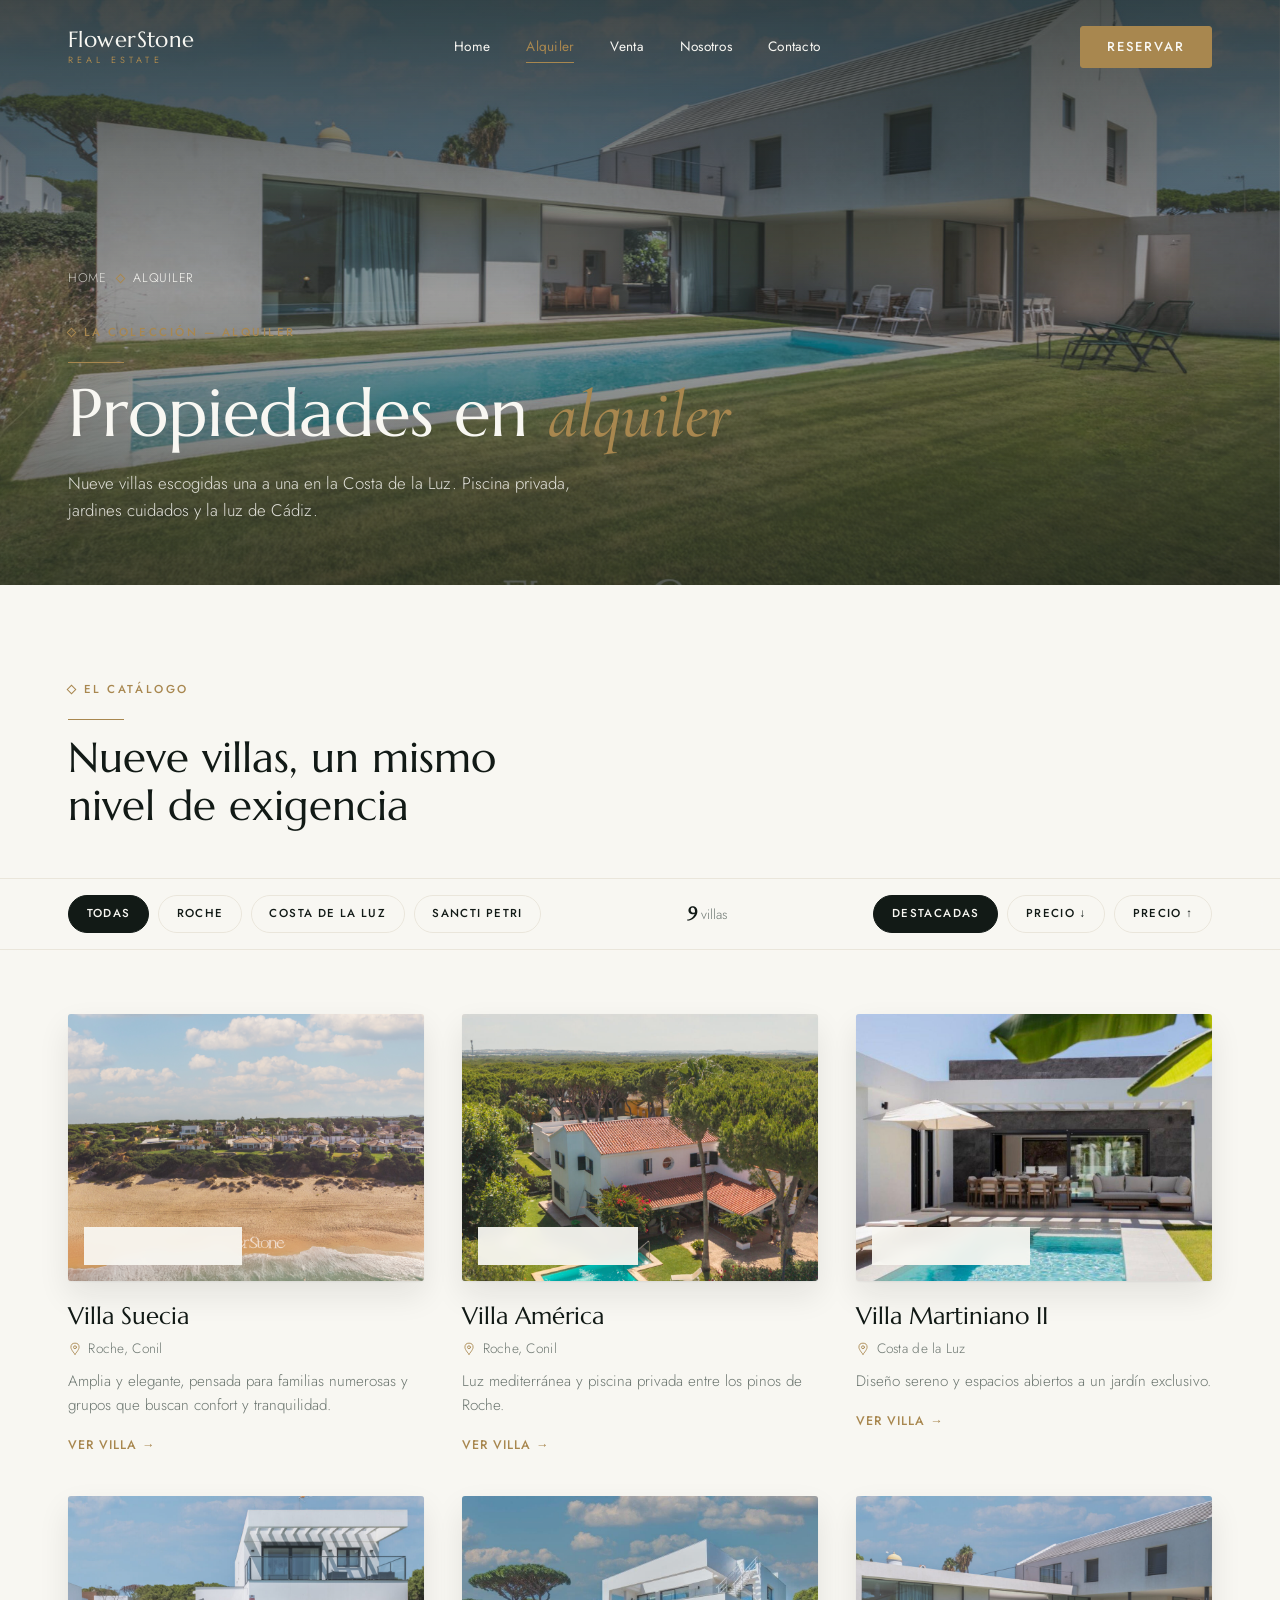
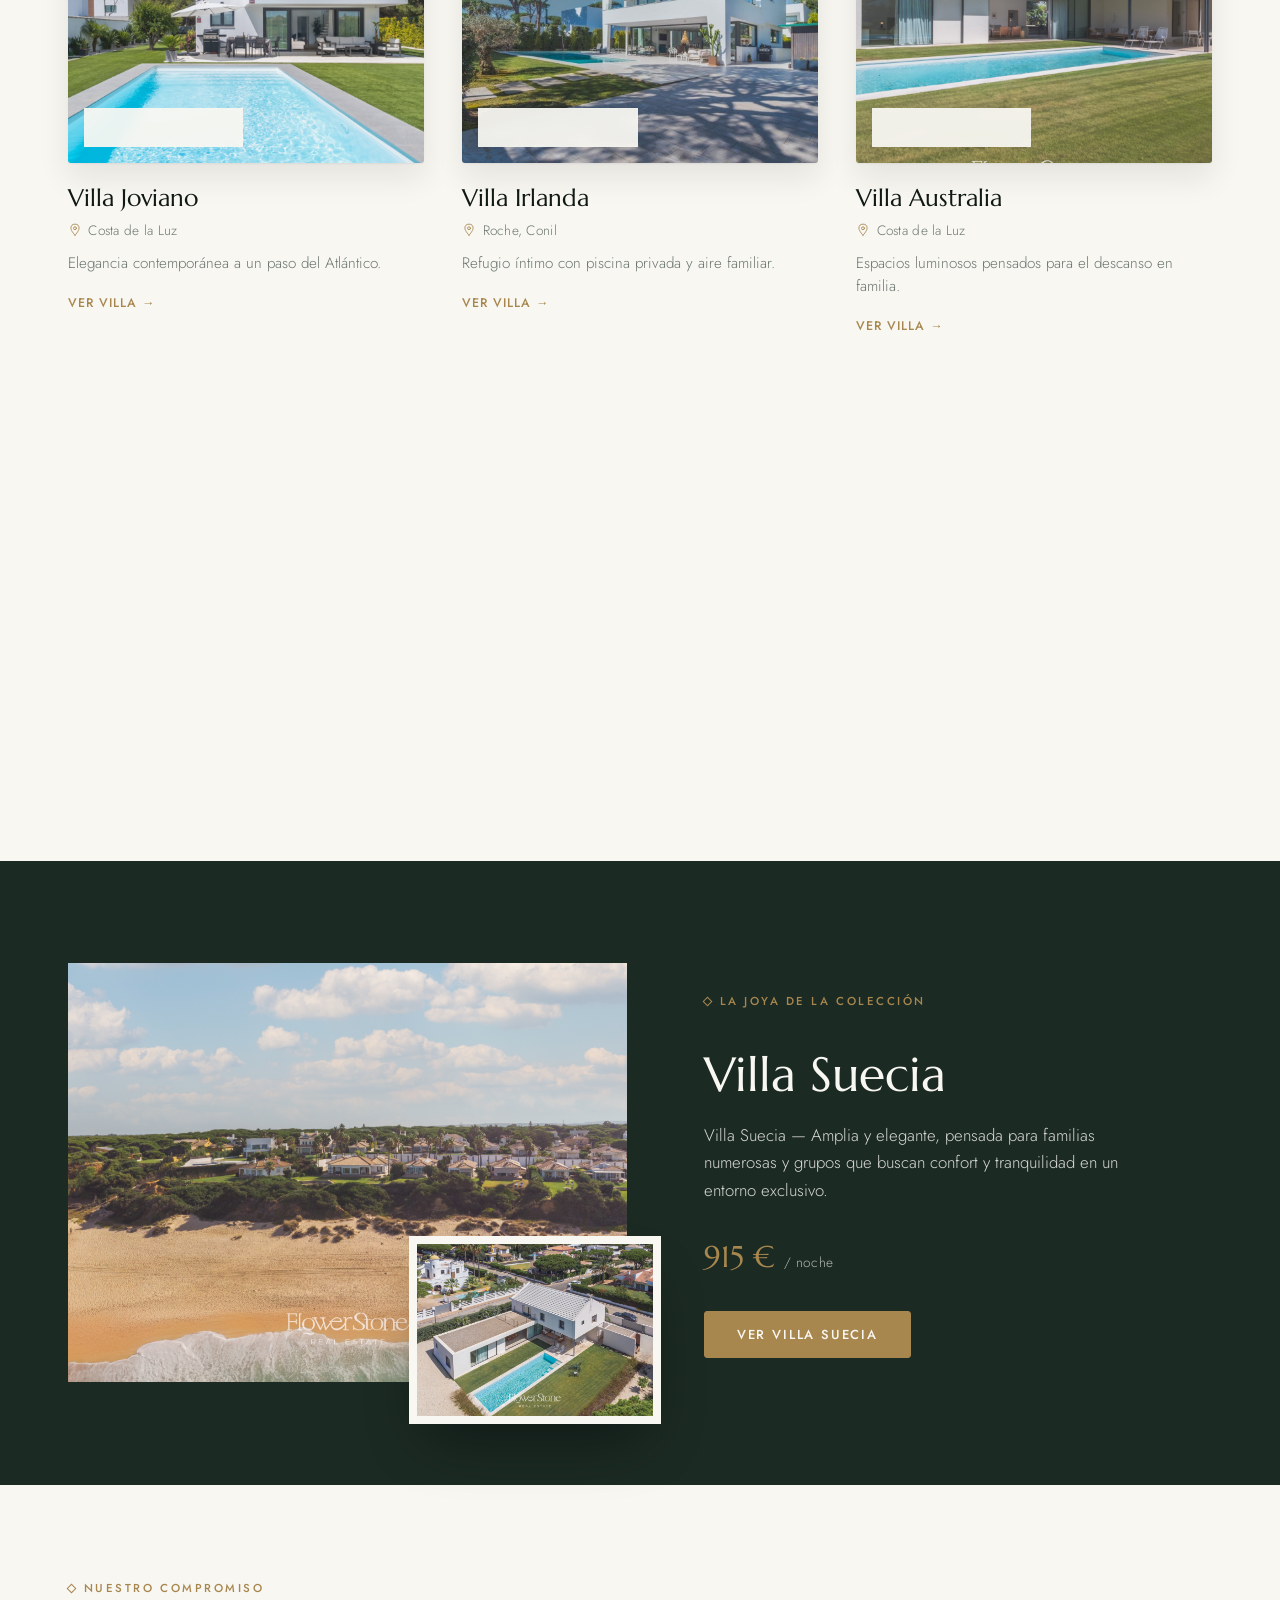
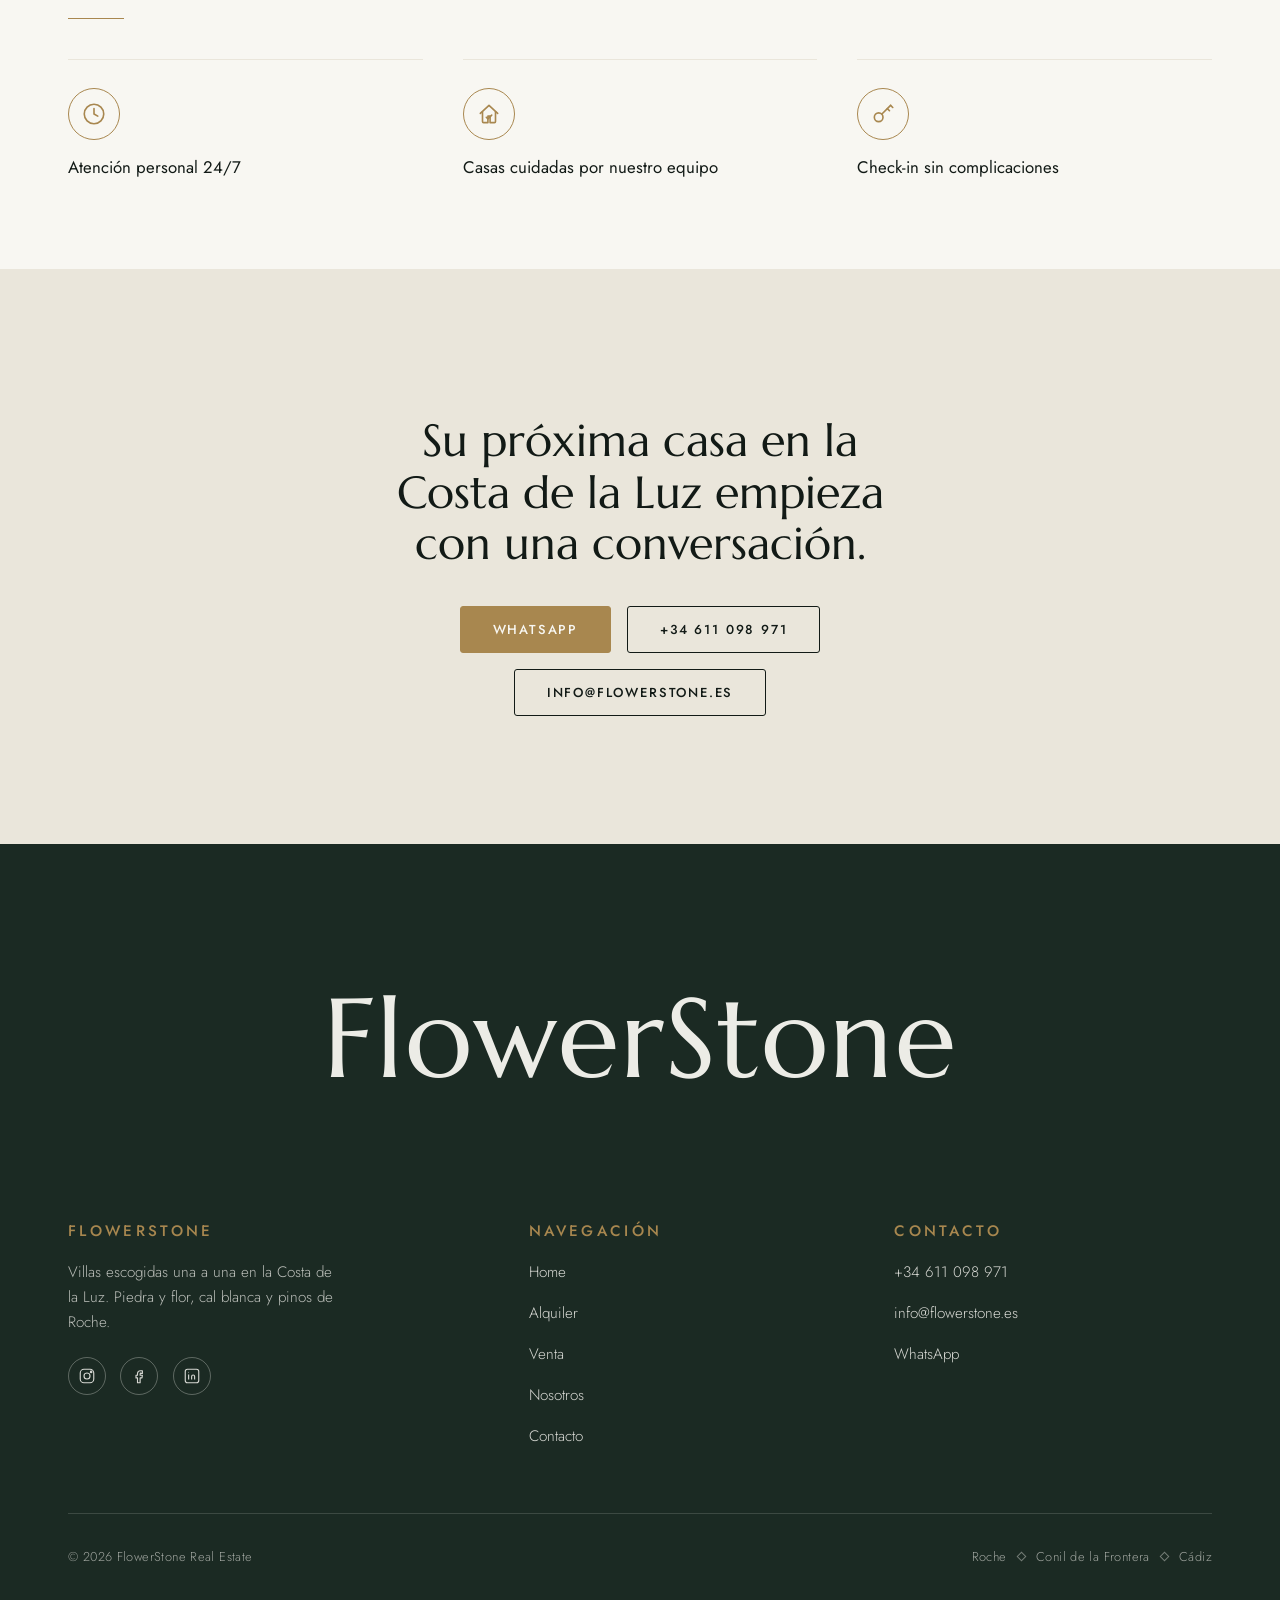
==== commit 64ca57e5: "Añade vista previa de página de villa: Villa Joviano Página de detalle de muestra para enseñar al cl" ====
--- a/alquiler.html
+++ b/alquiler.html
@@ -128,7 +128,7 @@
         </div>
       </a>
 
-      <a class="villa-card villa-card--grid reveal" data-delay="1" data-zone="costa" data-price="330" href="https://flowerstone.es/properties/villa-joviano/" target="_blank" rel="noopener">
+      <a class="villa-card villa-card--grid reveal" data-delay="1" data-zone="costa" data-price="330" href="villa-joviano.html">
         <div class="villa-card__media">
           <img src="assets/img/joviano-hero.jpg" alt="Villa Joviano — villa contemporánea en Costa de la Luz" loading="lazy">
           <span class="villa-card__price">desde 330&nbsp;€ / noche</span>
